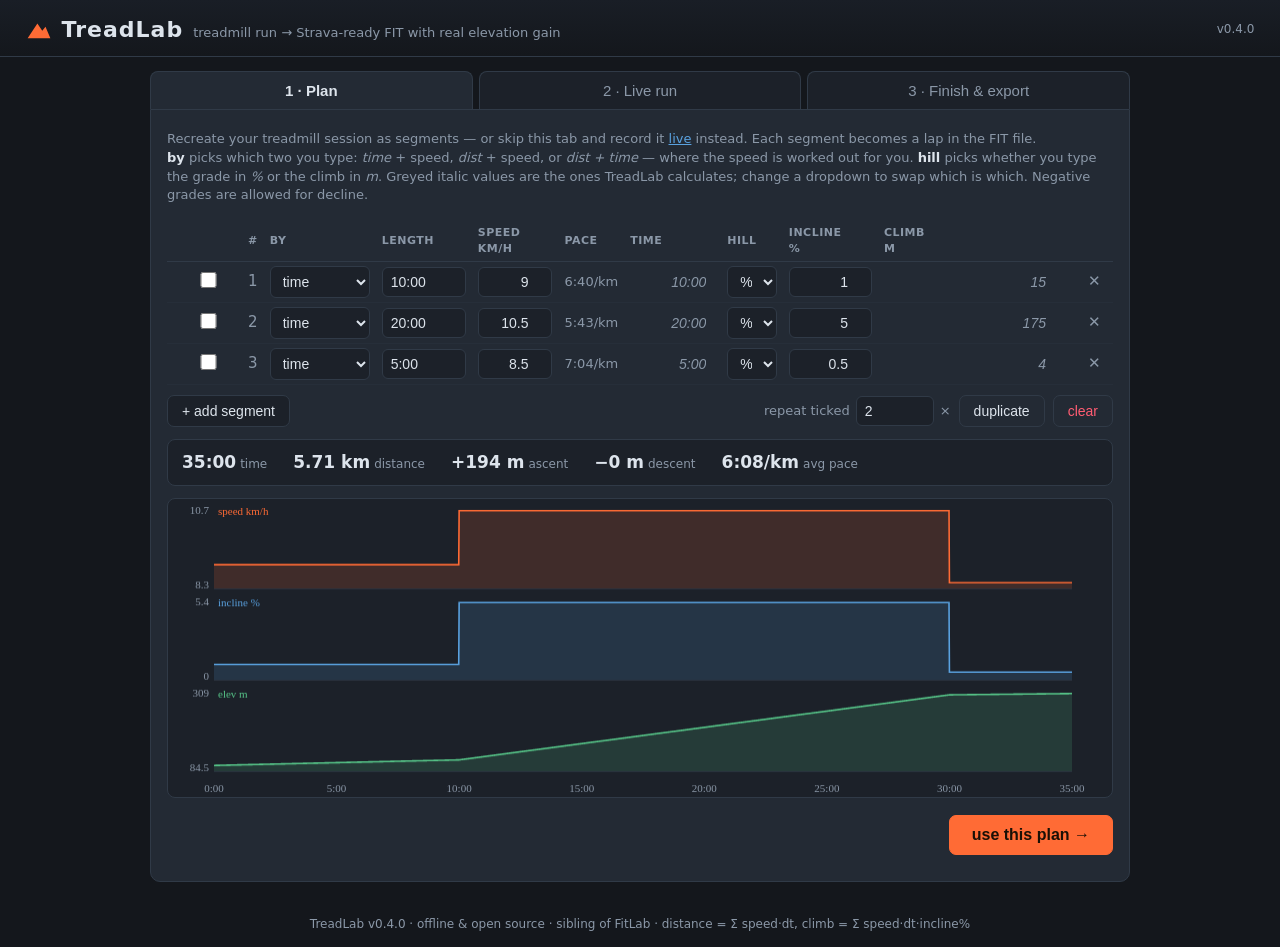
==== treadlab/static/index.html @ c430d849 "TreadLab v0.4.0 - treadmill runs to Strava-ready FIT files Recreate or live-record a treadmill run (" ====
<!DOCTYPE html>
<html lang="en">
<head>
<meta charset="utf-8">
<meta name="viewport" content="width=device-width, initial-scale=1, viewport-fit=cover">
<title>TreadLab — treadmill run simulator</title>
<meta name="description" content="Turn treadmill runs into Strava-ready FIT files with real elevation gain.">
<meta name="theme-color" content="#14171c">
<link rel="icon" href="data:image/svg+xml,%3Csvg xmlns='http://www.w3.org/2000/svg' viewBox='0 0 32 32'%3E%3Cpath d='M2 26 L14 8 L20 17 L24 12 L30 26 Z' fill='%23ff6b35'/%3E%3C/svg%3E">
<link rel="manifest" href="manifest.json">
<link rel="apple-touch-icon" href="apple-touch-icon.png">
<meta name="apple-mobile-web-app-capable" content="yes">
<meta name="apple-mobile-web-app-title" content="TreadLab">
<meta name="apple-mobile-web-app-status-bar-style" content="black-translucent">
<link rel="stylesheet" href="style.css">
</head>
<body>

<header>
  <div class="brand">
    <svg viewBox="0 0 32 32" class="logo"><path d="M2 26 L14 8 L20 17 L24 12 L30 26 Z"/></svg>
    <h1>TreadLab</h1>
    <span class="tagline">treadmill run → Strava-ready FIT with real elevation gain</span>
  </div>
  <span class="version" id="version">…</span>
</header>

<nav id="tabs">
  <button class="tab active" data-tab="plan">1 · Plan</button>
  <button class="tab" data-tab="live">2 · Live run</button>
  <button class="tab" data-tab="finish">3 · Finish &amp; export</button>
</nav>

<main>

<!-- ============================= PLAN ============================= -->
<section id="tab-plan" class="pane active">
  <p class="hint">Recreate your treadmill session as segments — or skip this tab and record it
     <a href="#" data-goto="live">live</a> instead. Each segment becomes a lap in the FIT file.<br>
     <b>by</b> picks which two you type: <i>time</i> + speed, <i>dist</i> + speed, or
     <i>dist + time</i> — where the speed is worked out for you.
     <b>hill</b> picks whether you type the grade in <i>%</i> or the climb in <i>m</i>.
     Greyed italic values are the ones TreadLab calculates; change a dropdown to swap
     which is which. Negative grades are allowed for decline.</p>

  <div class="tablewrap">
    <table id="segTable">
      <thead><tr>
        <th></th><th>#</th><th>by</th><th>length</th><th>speed<br>km/h</th><th>pace</th>
        <th>time</th><th>hill</th><th>incline<br>%</th><th>climb<br>m</th><th></th>
      </tr></thead>
      <tbody></tbody>
    </table>
  </div>

  <div class="row gap">
    <button id="addSeg" class="btn">+ add segment</button>
    <span class="grow"></span>
    <label class="inline">repeat ticked <input id="dupCount" type="number" value="2" min="2" max="50"> ×</label>
    <button id="dupSel" class="btn ghost">duplicate</button>
    <button id="clearPlan" class="btn ghost danger">clear</button>
  </div>

  <div id="planTotals" class="totals"></div>
  <canvas id="planChart" class="chart" height="300"></canvas>
  <div class="row">
    <span class="grow"></span>
    <button id="usePlan" class="btn primary big">use this plan →</button>
  </div>
</section>

<!-- ============================= LIVE ============================= -->
<section id="tab-live" class="pane">
  <p class="hint">Mirror the treadmill as you run: bump speed/incline when you change them on the
     machine. <b>Space</b> start/pause · <b>↑↓</b> speed ±0.1 (Shift ±1.0) ·
     <b>←→</b> incline ±0.5 (Shift ±1.0) · <b>L</b> lap.</p>

  <div class="live-grid">
    <div class="live-cell wide">
      <div class="live-label">elapsed</div>
      <div id="liveTimer" class="live-huge mono">00:00</div>
      <div id="liveState" class="live-sub">ready</div>
    </div>
    <div class="live-cell">
      <div class="live-label">speed <span class="unit">km/h</span></div>
      <div id="liveSpeed" class="live-huge accent mono">9.0</div>
      <div class="btnrow">
        <button class="btn step" data-speed="-1">−1</button>
        <button class="btn step" data-speed="-0.1">−.1</button>
        <button class="btn step" data-speed="0.1">+.1</button>
        <button class="btn step" data-speed="1">+1</button>
      </div>
    </div>
    <div class="live-cell">
      <div class="live-label">incline <span class="unit">%</span></div>
      <div id="liveIncline" class="live-huge blue mono">1.0</div>
      <div class="btnrow">
        <button class="btn step" data-incline="-1">−1</button>
        <button class="btn step" data-incline="-0.5">−.5</button>
        <button class="btn step" data-incline="0.5">+.5</button>
        <button class="btn step" data-incline="1">+1</button>
      </div>
    </div>
    <div class="live-cell">
      <div class="live-label">distance</div>
      <div id="liveDist" class="live-big mono">0.00 km</div>
      <div class="live-sub" id="livePace">pace —</div>
    </div>
    <div class="live-cell">
      <div class="live-label">climb</div>
      <div id="liveClimb" class="live-big green mono">0 m</div>
      <div class="live-sub" id="liveLaps">no laps</div>
    </div>
    <div class="live-cell">
      <div class="live-label">heart rate</div>
      <div id="liveHr" class="live-big red mono">—</div>
      <button id="bleBtn" class="btn small">♥ connect strap</button>
      <div id="bleStatus" class="live-sub"></div>
    </div>
  </div>

  <div class="row gap">
    <button id="liveStart" class="btn primary big">▶ start</button>
    <button id="liveLap" class="btn big" disabled>⚑ lap</button>
    <span class="grow"></span>
    <button id="liveReset" class="btn ghost danger" disabled>discard</button>
    <button id="liveFinish" class="btn green big" disabled>✔ finish run</button>
  </div>

  <p class="hint">Your full speed/incline/elevation chart appears on the
     <b>Finish &amp; export</b> tab when you press <b>✔ finish run</b>.</p>
</section>

<!-- ============================ FINISH ============================ -->
<section id="tab-finish" class="pane">
  <div id="noActivity" class="hint">Nothing to export yet — build a
     <a href="#" data-goto="plan">plan</a> or record a
     <a href="#" data-goto="live">live run</a> first.</div>

  <div id="finishBody" style="display:none">
    <div id="summary" class="totals big"></div>
    <canvas id="finishChart" class="chart" height="300"></canvas>

    <fieldset>
      <legend>♥ heart rate from your watch <span class="opt">(optional)</span></legend>
      <p class="hint">Did the same run with a watch or HR strap? Load its .FIT file and TreadLab
         copies the real heart-rate stream — plus cadence and temperature when the file has them —
         onto this activity, so Strava gets your elevation <i>and</i> your actual HR in one
         upload.</p>
      <div class="row gap">
        <label class="btn filebtn">choose .fit file<input id="hrFile" type="file" accept=".fit,.FIT"></label>
        <span id="hrInfo" class="grow subtle">no file loaded</span>
        <button id="hrClear" class="btn ghost small" style="display:none">remove</button>
      </div>
      <div id="hrControls" style="display:none">
        <div class="row gap wrap">
          <label class="inline check"><input id="adoptStart" type="checkbox" checked>
            use the HR file's real start time for this activity</label>
          <label class="inline check"><input id="copyCad" type="checkbox" checked>
            also copy cadence</label>
          <label class="inline check"><input id="copyTemp" type="checkbox" checked>
            also copy temperature</label>
        </div>
        <div class="row gap">
          <label class="inline">align offset <input id="hrOffset" type="number" value="0" step="1"> s</label>
          <button class="btn small nudge" data-nudge="-30">−30</button>
          <button class="btn small nudge" data-nudge="-5">−5</button>
          <button class="btn small nudge" data-nudge="5">+5</button>
          <button class="btn small nudge" data-nudge="30">+30</button>
          <span id="hrCoverage" class="grow subtle right"></span>
        </div>
        <p class="hint">Positive offset = your HR recording started <i>before</i> the simulated
           activity (skips the first seconds of the HR trace). Watch the red line on the chart.</p>
      </div>
    </fieldset>

    <fieldset>
      <legend>⬇ export</legend>
      <div class="row gap wrap">
        <label class="inline">activity type
          <select id="sportSel">
            <option value="virtual_activity">Virtual run (recommended — Strava keeps the elevation)</option>
            <option value="treadmill">Treadmill run</option>
          </select>
        </label>
        <label class="inline">start time <input id="startTime" type="datetime-local" step="1"></label>
        <label class="inline">start altitude <input id="startAlt" type="number" value="100" step="10"> m</label>
        <label class="inline">calories <input id="calories" type="number" min="0" placeholder="auto"> kcal</label>
        <label class="inline">map loop
          <select id="gpsLoc">
            <option value="watopia">near Watopia — Zwift's corner of the Pacific</option>
            <option value="nemo">Point Nemo — the spacecraft graveyard</option>
            <option value="off">no map</option>
          </select>
        </label>
      </div>
      <div class="row gap">
        <button id="exportBtn" class="btn primary big">⬇ download .FIT</button>
        <span id="exportStatus" class="grow subtle"></span>
      </div>
      <p class="hint">Then upload at <b>strava.com/upload</b>. Tip: make your first upload
         <b>private</b> and check the elevation shows up the way you want — “Virtual run” is what
         Zwift uses and reliably keeps file elevation; some platforms zero out elevation on
         activities flagged “treadmill”.</p>
      <p class="hint"><b>Map loop</b> draws your run as a closed loop in verified-empty ocean,
         sized so the loop equals your distance — purely so Strava shows a map.
         <b>Near Watopia</b> (12°S 166°E) parks it in the same South Pacific neighbourhood where
         Zwift georeferences Watopia, 80+ km clear of any land, road or Zwift island.
         <b>Point Nemo</b> (49°S 123°W) is the oceanic pole of inaccessibility — 2,700 km from
         the nearest land, where retired spacecraft are deorbited. Pick <b>no map</b> for a plain
         activity. Either way the track can’t touch real-world segments or leaderboards.</p>
    </fieldset>
  </div>
</section>

</main>

<footer>TreadLab v<span id="version2"></span> · offline &amp; open source · sibling of FitLab ·
  distance = Σ speed·dt, climb = Σ speed·dt·incline%</footer>

<script type="module" src="app.js"></script>
</body>
</html>
---- treadlab/static/style.css ----
:root {
  --bg: #14171c;
  --panel: #1c2129;
  --panel2: #232a34;
  --line: #303a47;
  --text: #dde4ec;
  --subtle: #8b98a8;
  --accent: #ff6b35;      /* speed / brand orange */
  --blue: #5aa2e0;        /* incline */
  --green: #58c98b;       /* elevation */
  --red: #ff5c72;         /* heart rate */
  --danger: #ff5c72;
}
* { box-sizing: border-box; }
html, body { margin: 0; padding: 0; }
body {
  background: var(--bg); color: var(--text);
  font: 15px/1.45 "Segoe UI", system-ui, sans-serif;
  min-height: 100vh; display: flex; flex-direction: column;
}
main { flex: 1; width: min(980px, 96vw); margin: 0 auto; }

header {
  display: flex; align-items: center; justify-content: space-between;
  padding: 14px 2vw 10px; border-bottom: 1px solid var(--line);
  background: linear-gradient(180deg, #191e26, var(--bg));
}
.brand { display: flex; align-items: baseline; gap: 10px; flex-wrap: wrap; }
.logo { width: 26px; height: 26px; fill: var(--accent); align-self: center; }
h1 { margin: 0; font-size: 22px; letter-spacing: 1px; }
.tagline { color: var(--subtle); font-size: 13px; }
.version { color: var(--subtle); font-size: 12px; }
footer { color: var(--subtle); font-size: 12px; text-align: center; padding: 14px; }

nav#tabs { display: flex; gap: 6px; width: min(980px, 96vw); margin: 14px auto 0; }
.tab {
  flex: 1; padding: 10px; background: var(--panel); color: var(--subtle);
  border: 1px solid var(--line); border-bottom: none;
  border-radius: 8px 8px 0 0; font-size: 15px; cursor: pointer;
}
.tab.active { background: var(--panel2); color: var(--text); font-weight: 600; }
.pane {
  display: none; background: var(--panel2); border: 1px solid var(--line);
  border-radius: 0 0 10px 10px; padding: 16px; margin-bottom: 20px;
}
.pane.active { display: block; }

.hint { color: var(--subtle); font-size: 13px; margin: 4px 0 12px; }
.hint b { color: var(--text); }
a { color: var(--blue); }
.mono { font-variant-numeric: tabular-nums; }
.subtle { color: var(--subtle); font-size: 13px; }
.right { text-align: right; }
.opt { font-weight: 400; color: var(--subtle); font-size: 12px; }

/* rows & buttons */
.row { display: flex; align-items: center; margin: 10px 0; }
.row.gap { gap: 8px; }
.row.wrap { flex-wrap: wrap; }
.grow { flex: 1; }
.btn {
  background: var(--panel); color: var(--text); border: 1px solid var(--line);
  border-radius: 7px; padding: 7px 14px; font-size: 14px; cursor: pointer;
}
.btn:hover:not(:disabled) { border-color: var(--subtle); }
.btn:disabled { opacity: .4; cursor: default; }
.btn.primary { background: var(--accent); border-color: var(--accent); color: #1a1006; font-weight: 700; }
.btn.green { background: var(--green); border-color: var(--green); color: #06180d; font-weight: 700; }
.btn.ghost { background: transparent; }
.btn.danger { color: var(--danger); }
.btn.big { padding: 10px 22px; font-size: 16px; }
.btn.small { padding: 4px 10px; font-size: 13px; }
.btn.step { min-width: 52px; font-weight: 700; }
.inline { display: inline-flex; align-items: center; gap: 6px; color: var(--subtle); font-size: 13px; }
.inline.check { color: var(--text); }
input, select {
  background: var(--panel); color: var(--text); border: 1px solid var(--line);
  border-radius: 6px; padding: 6px 8px; font-size: 14px;
}
input[type=number] { width: 78px; }
input[type=checkbox] { width: 16px; height: 16px; accent-color: var(--accent); }
.filebtn { position: relative; overflow: hidden; }
.filebtn input { position: absolute; inset: 0; opacity: 0; cursor: pointer; }

/* plan table -- scrolls sideways rather than squashing on a phone */
.tablewrap { overflow-x: auto; -webkit-overflow-scrolling: touch; }
#segTable { width: 100%; border-collapse: collapse; margin-top: 4px; min-width: 620px; }
#segTable th {
  color: var(--subtle); font-size: 11px; text-transform: uppercase;
  letter-spacing: .5px; text-align: left; padding: 4px 6px;
  border-bottom: 1px solid var(--line);
}
#segTable td { padding: 4px 6px; border-bottom: 1px solid #262e39; }
#segTable input, #segTable select { width: 100%; min-width: 56px; }
#segTable input.num { text-align: right; }
#segTable select.hill { min-width: 0; }
/* cells TreadLab solves for you: readable, but clearly not yours to type in */
#segTable input.derived {
  background: transparent; border-color: transparent;
  color: var(--subtle); font-style: italic;
}
#segTable input.warn { border-color: var(--danger); color: var(--danger); }
#segTable .drv { color: var(--subtle); font-size: 13px; white-space: nowrap; }
#segTable .del { background: none; border: none; color: var(--subtle); cursor: pointer; font-size: 15px; }
#segTable .del:hover { color: var(--danger); }
#segTable td.idx { color: var(--subtle); }

.totals {
  display: flex; flex-wrap: wrap; gap: 8px 26px; background: var(--panel);
  border: 1px solid var(--line); border-radius: 8px; padding: 10px 14px; margin: 12px 0;
}
.totals .t-item b { font-size: 17px; margin-right: 4px; }
.totals.big .t-item b { font-size: 21px; }
.totals .t-item span { color: var(--subtle); font-size: 12px; }

.chart { width: 100%; background: var(--panel); border: 1px solid var(--line); border-radius: 8px; }

/* live grid */
.live-grid {
  display: grid; grid-template-columns: repeat(3, 1fr); gap: 10px; margin: 12px 0;
}
.live-cell {
  background: var(--panel); border: 1px solid var(--line); border-radius: 10px;
  padding: 12px 14px; text-align: center;
}
.live-cell.wide { grid-column: 1 / -1; padding: 6px; }
.live-label { color: var(--subtle); font-size: 12px; text-transform: uppercase; letter-spacing: 1px; }
.unit { text-transform: none; letter-spacing: 0; }
.live-huge { font-size: 64px; font-weight: 800; line-height: 1.1; }
.live-big { font-size: 30px; font-weight: 700; margin: 6px 0; }
.live-sub { color: var(--subtle); font-size: 13px; min-height: 18px; }
.accent { color: var(--accent); }
.blue { color: var(--blue); }
.green { color: var(--green); }
.red { color: var(--red); }
.btnrow { display: flex; gap: 6px; justify-content: center; margin-top: 8px; }

fieldset {
  border: 1px solid var(--line); border-radius: 10px; margin: 16px 0; padding: 10px 14px;
}
legend { padding: 0 8px; font-weight: 600; }

/* installed-app polish: keep content clear of notches and home indicators */
body {
  padding-left: env(safe-area-inset-left);
  padding-right: env(safe-area-inset-right);
}
header { padding-top: calc(14px + env(safe-area-inset-top)); }
footer { padding-bottom: calc(14px + env(safe-area-inset-bottom)); }

@media (max-width: 700px) {
  /* minmax(0,…) lets a cell shrink past its button row's min-content width;
     plain 1fr refuses to, which pushed the whole page sideways on a phone */
  .live-grid { grid-template-columns: repeat(2, minmax(0, 1fr)); }
  .live-cell { padding: 10px 8px; }
  .btnrow { flex-wrap: wrap; }
  .btn.step { min-width: 42px; padding: 7px 6px; }
  .live-huge { font-size: 44px; }
  main { width: 100%; }
  .pane { border-radius: 0; border-left: none; border-right: none; padding: 12px; }
  nav#tabs { width: 100%; }
  .tab { font-size: 14px; padding: 10px 4px; }
  .tagline { display: none; }
  .btn.big { padding: 12px 18px; }        /* comfortable touch targets */
  .live-cell.wide { grid-column: 1 / -1; }
}
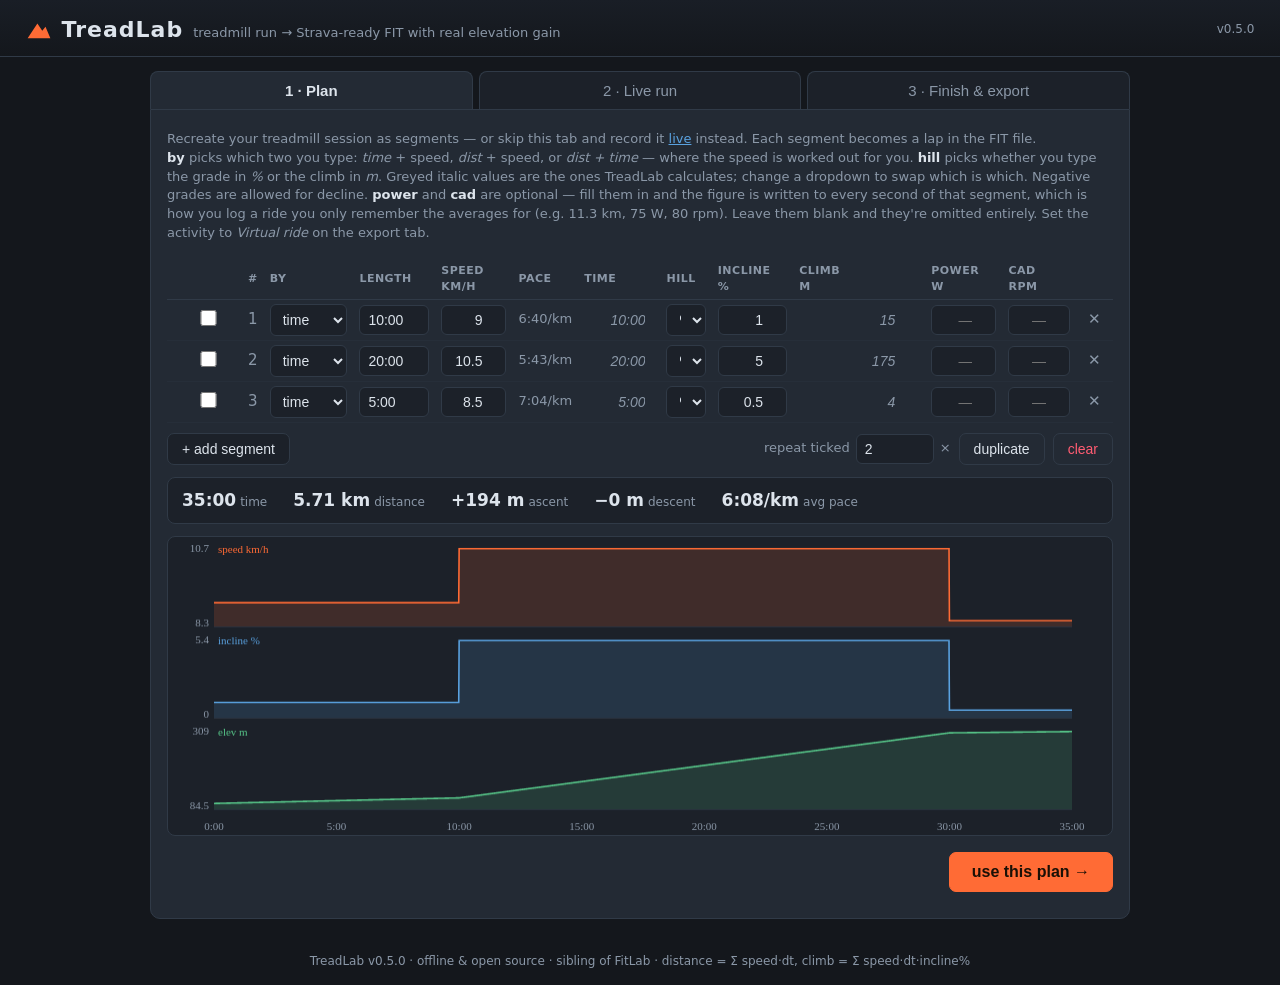
==== commit e3525d2d: "added cycling support: virtual ride, power and cadence" ====
--- a/treadlab/static/index.html
+++ b/treadlab/static/index.html
@@ -41,13 +41,18 @@
      <i>dist + time</i> — where the speed is worked out for you.
      <b>hill</b> picks whether you type the grade in <i>%</i> or the climb in <i>m</i>.
      Greyed italic values are the ones TreadLab calculates; change a dropdown to swap
-     which is which. Negative grades are allowed for decline.</p>
+     which is which. Negative grades are allowed for decline.
+     <b>power</b> and <b>cad</b> are optional — fill them in and the figure is written to
+     every second of that segment, which is how you log a ride you only remember the
+     averages for (e.g. 11.3 km, 75 W, 80 rpm). Leave them blank and they're omitted
+     entirely. Set the activity to <i>Virtual ride</i> on the export tab.</p>
 
   <div class="tablewrap">
     <table id="segTable">
       <thead><tr>
         <th></th><th>#</th><th>by</th><th>length</th><th>speed<br>km/h</th><th>pace</th>
-        <th>time</th><th>hill</th><th>incline<br>%</th><th>climb<br>m</th><th></th>
+        <th>time</th><th>hill</th><th>incline<br>%</th><th>climb<br>m</th>
+        <th>power<br>W</th><th>cad<br>rpm</th><th></th>
       </tr></thead>
       <tbody></tbody>
     </table>
@@ -179,8 +184,10 @@
       <div class="row gap wrap">
         <label class="inline">activity type
           <select id="sportSel">
-            <option value="virtual_activity">Virtual run (recommended — Strava keeps the elevation)</option>
-            <option value="treadmill">Treadmill run</option>
+            <option value="running/virtual_activity">Virtual run (recommended — Strava keeps the elevation)</option>
+            <option value="running/treadmill">Treadmill run</option>
+            <option value="cycling/virtual_activity">Virtual ride</option>
+            <option value="cycling/indoor_cycling">Indoor ride</option>
           </select>
         </label>
         <label class="inline">start time <input id="startTime" type="datetime-local" step="1"></label>
--- a/treadlab/static/style.css
+++ b/treadlab/static/style.css
@@ -84,7 +84,7 @@
 
 /* plan table -- scrolls sideways rather than squashing on a phone */
 .tablewrap { overflow-x: auto; -webkit-overflow-scrolling: touch; }
-#segTable { width: 100%; border-collapse: collapse; margin-top: 4px; min-width: 620px; }
+#segTable { width: 100%; border-collapse: collapse; margin-top: 4px; min-width: 760px; }
 #segTable th {
   color: var(--subtle); font-size: 11px; text-transform: uppercase;
   letter-spacing: .5px; text-align: left; padding: 4px 6px;
